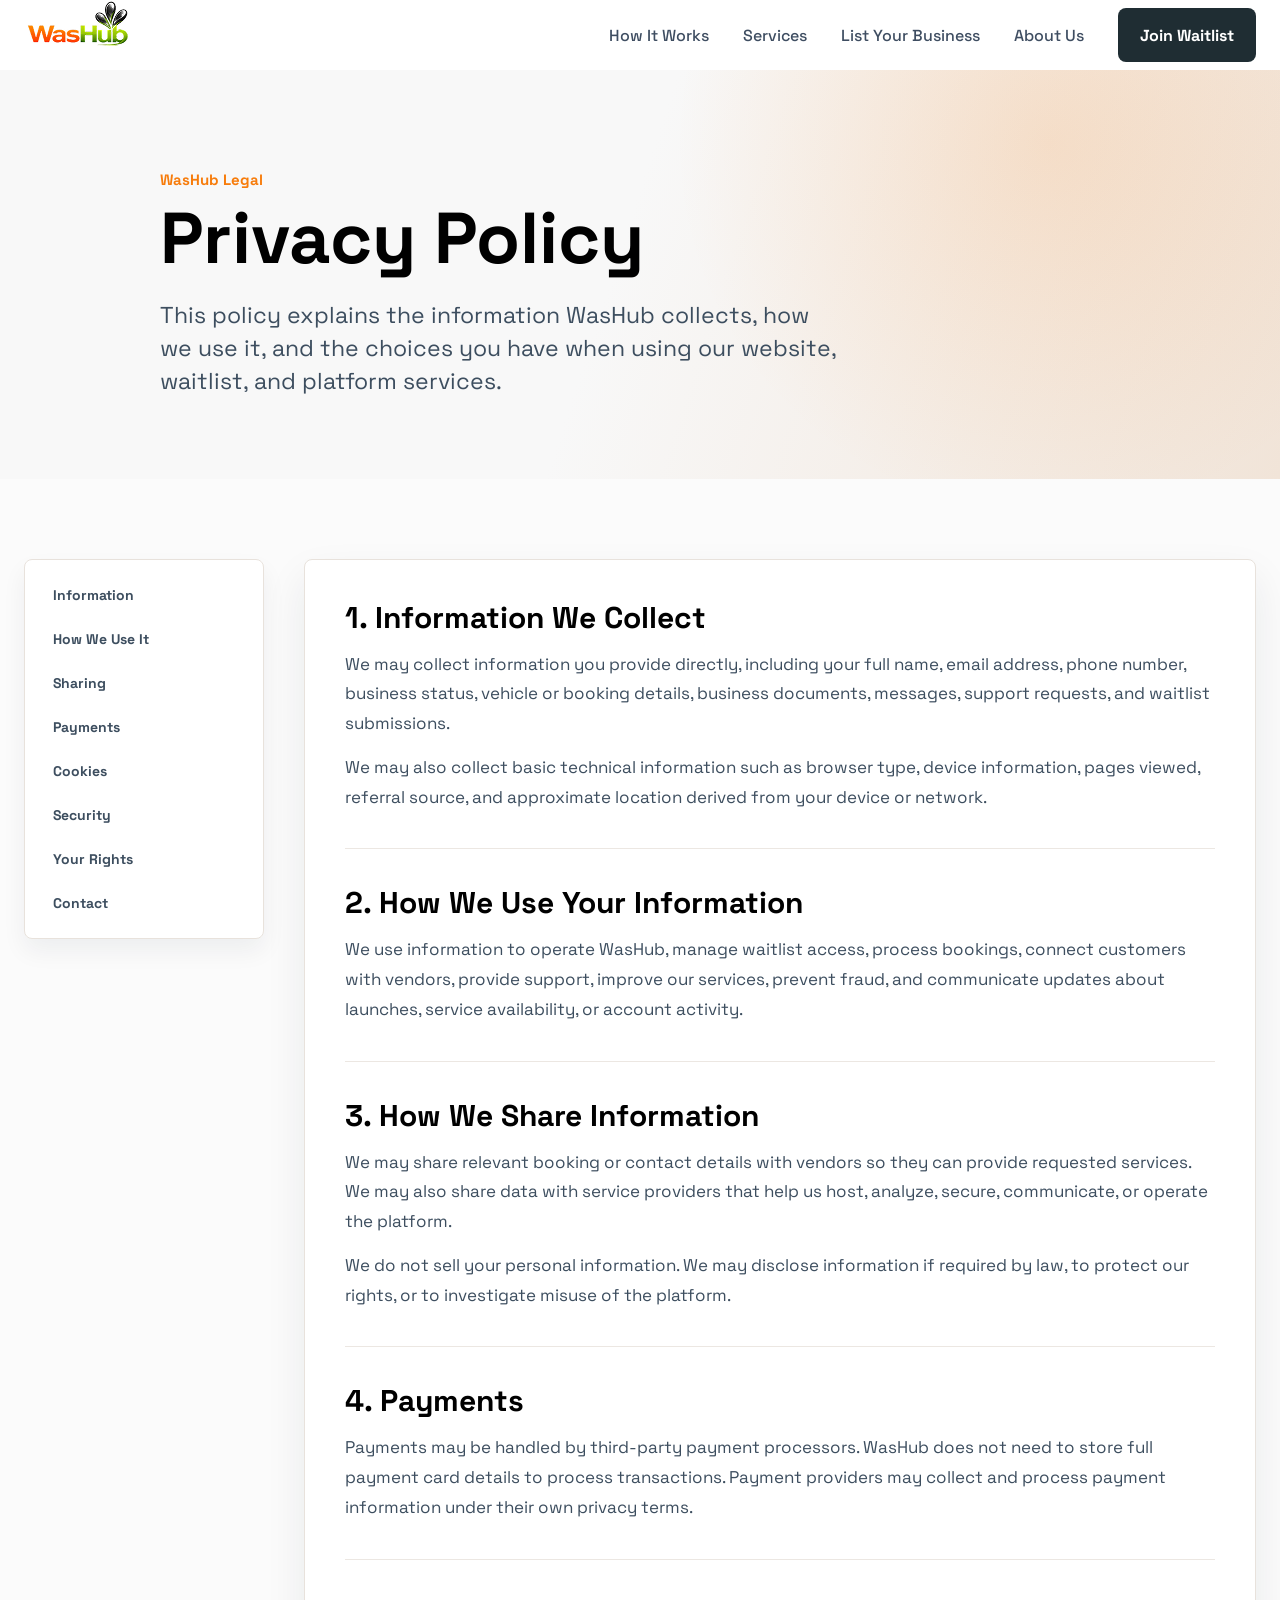
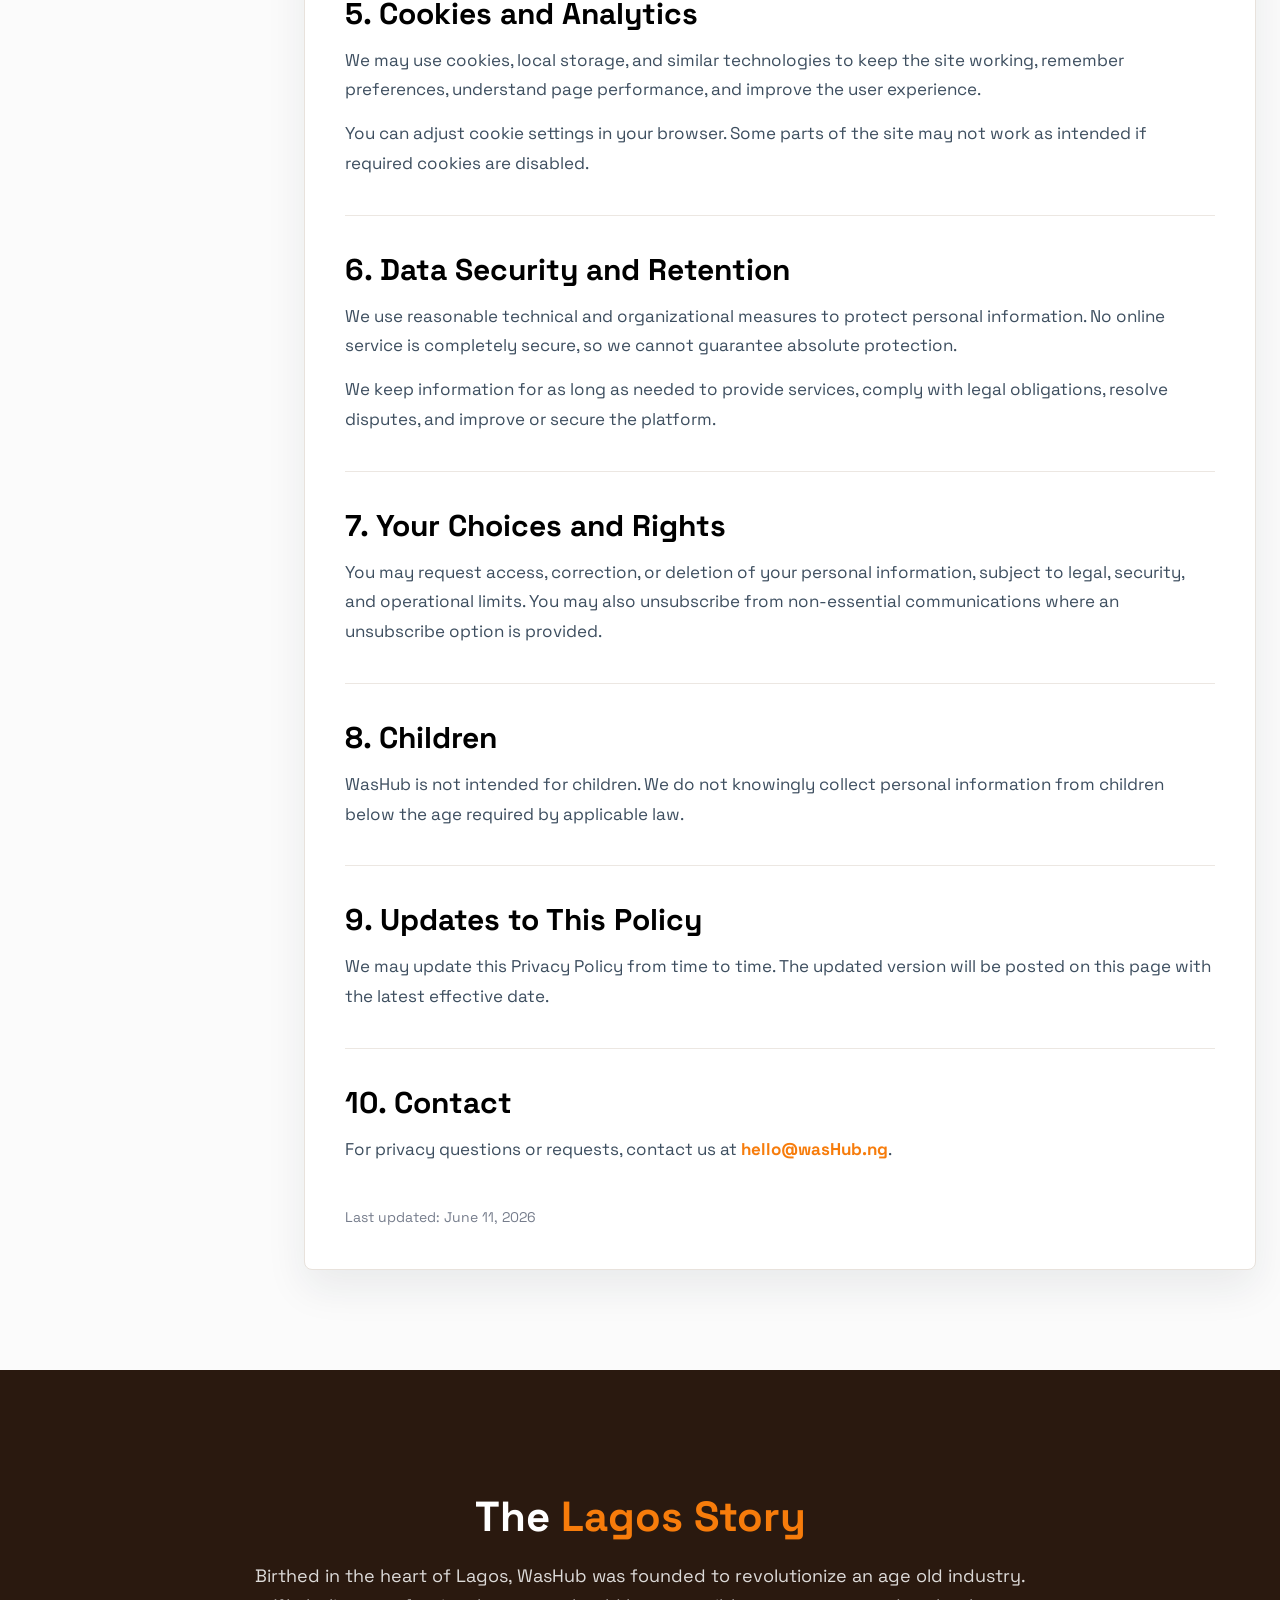
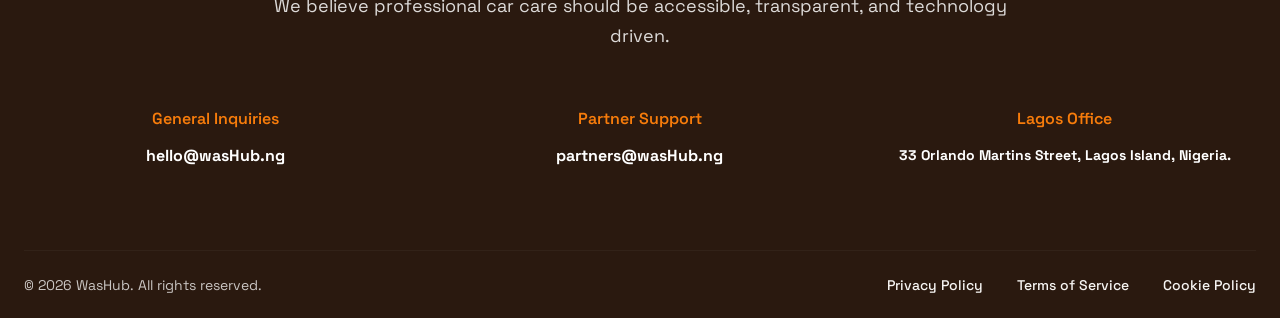
==== privacy-policy.html @ 9115b57a "added privacy policy and terms and conditions" ====
<!doctype html>
<html lang="en">
  <head>
    <meta charset="UTF-8" />
    <meta name="viewport" content="width=device-width, initial-scale=1.0" />
    <title>Privacy Policy | WasHub</title>
    <link rel="preconnect" href="https://fonts.googleapis.com" />
    <link rel="preconnect" href="https://fonts.gstatic.com" crossorigin />
    <link
      href="https://fonts.googleapis.com/css2?family=Space+Grotesk&display=swap"
      rel="stylesheet"
    />
    <link rel="stylesheet" href="styles.css" />
  </head>
  <body>
    <header class="site-header" id="top">
      <nav class="nav" aria-label="Primary navigation">
        <a class="brand" href="index.html" aria-label="WasHub home">
          <img
            src="./assets/washub-logo-1024 2.png"
            alt="washub logo"
            height="48"
            width="108"
          />
        </a>

        <button
          class="menu-toggle"
          type="button"
          aria-expanded="false"
          aria-controls="site-menu"
        >
          <span></span>
          <span></span>
          <span></span>
          <span class="sr-only">Open menu</span>
        </button>

        <div class="nav-menu" id="site-menu">
          <a href="index.html#how-it-works">How It Works</a>
          <a href="index.html#services">Services</a>
          <a href="index.html#business">List Your Business</a>
          <a href="index.html#about">About Us</a>
          <a class="btn btn-dark nav-cta" href="index.html#waitlist">Join Waitlist</a>
        </div>
      </nav>
    </header>

    <main>
      <section class="legal-hero">
        <div class="section-shell">
          <p class="legal-kicker">WasHub Legal</p>
          <h1>Privacy Policy</h1>
          <p>
            This policy explains the information WasHub collects, how we use it,
            and the choices you have when using our website, waitlist, and
            platform services.
          </p>
        </div>
      </section>

      <section class="legal-content">
        <div class="section-shell legal-grid">
          <aside class="legal-sidebar" aria-label="Privacy sections">
            <a href="#information">Information</a>
            <a href="#usage">How We Use It</a>
            <a href="#sharing">Sharing</a>
            <a href="#payments">Payments</a>
            <a href="#cookies">Cookies</a>
            <a href="#security">Security</a>
            <a href="#rights">Your Rights</a>
            <a href="#contact">Contact</a>
          </aside>

          <article class="legal-card">
            <section id="information">
              <h2>1. Information We Collect</h2>
              <p>
                We may collect information you provide directly, including your
                full name, email address, phone number, business status, vehicle
                or booking details, business documents, messages, support
                requests, and waitlist submissions.
              </p>
              <p>
                We may also collect basic technical information such as browser
                type, device information, pages viewed, referral source, and
                approximate location derived from your device or network.
              </p>
            </section>

            <section id="usage">
              <h2>2. How We Use Your Information</h2>
              <p>
                We use information to operate WasHub, manage waitlist access,
                process bookings, connect customers with vendors, provide
                support, improve our services, prevent fraud, and communicate
                updates about launches, service availability, or account activity.
              </p>
            </section>

            <section id="sharing">
              <h2>3. How We Share Information</h2>
              <p>
                We may share relevant booking or contact details with vendors so
                they can provide requested services. We may also share data with
                service providers that help us host, analyze, secure, communicate,
                or operate the platform.
              </p>
              <p>
                We do not sell your personal information. We may disclose
                information if required by law, to protect our rights, or to
                investigate misuse of the platform.
              </p>
            </section>

            <section id="payments">
              <h2>4. Payments</h2>
              <p>
                Payments may be handled by third-party payment processors. WasHub
                does not need to store full payment card details to process
                transactions. Payment providers may collect and process payment
                information under their own privacy terms.
              </p>
            </section>

            <section id="cookies">
              <h2>5. Cookies and Analytics</h2>
              <p>
                We may use cookies, local storage, and similar technologies to
                keep the site working, remember preferences, understand page
                performance, and improve the user experience.
              </p>
              <p>
                You can adjust cookie settings in your browser. Some parts of the
                site may not work as intended if required cookies are disabled.
              </p>
            </section>

            <section id="security">
              <h2>6. Data Security and Retention</h2>
              <p>
                We use reasonable technical and organizational measures to protect
                personal information. No online service is completely secure, so
                we cannot guarantee absolute protection.
              </p>
              <p>
                We keep information for as long as needed to provide services,
                comply with legal obligations, resolve disputes, and improve or
                secure the platform.
              </p>
            </section>

            <section id="rights">
              <h2>7. Your Choices and Rights</h2>
              <p>
                You may request access, correction, or deletion of your personal
                information, subject to legal, security, and operational limits.
                You may also unsubscribe from non-essential communications where
                an unsubscribe option is provided.
              </p>
            </section>

            <section>
              <h2>8. Children</h2>
              <p>
                WasHub is not intended for children. We do not knowingly collect
                personal information from children below the age required by
                applicable law.
              </p>
            </section>

            <section>
              <h2>9. Updates to This Policy</h2>
              <p>
                We may update this Privacy Policy from time to time. The updated
                version will be posted on this page with the latest effective
                date.
              </p>
            </section>

            <section id="contact">
              <h2>10. Contact</h2>
              <p>
                For privacy questions or requests, contact us at
                <a href="mailto:hello@washub.com">hello@wasHub.ng</a>.
              </p>
            </section>

            <p class="legal-updated">Last updated: June 11, 2026</p>
          </article>
        </div>
      </section>
    </main>

    <footer class="footer" id="about">
      <div class="section-shell">
        <div class="footer-story">
          <h2>The <span>Lagos Story</span></h2>
          <p>
            Birthed in the heart of Lagos, WasHub was founded to revolutionize
            an age old industry. We believe professional car care should be
            accessible, transparent, and technology driven.
          </p>
        </div>

        <div class="footer-contact">
          <article>
            <h3>General Inquiries</h3>
            <a href="mailto:hello@washub.com">hello@wasHub.ng</a>
          </article>
          <article>
            <h3>Partner Support</h3>
            <a href="mailto:partners@washub.com">partners@wasHub.ng</a>
          </article>
          <article>
            <h3>Lagos Office</h3>
            <p>33 Orlando Martins Street, Lagos Island, Nigeria.</p>
          </article>
        </div>

        <div class="footer-bottom">
          <p>
            &copy; <span id="current-year">2026</span> WasHub. All rights
            reserved.
          </p>
          <div>
            <a href="privacy-policy.html" aria-current="page">Privacy Policy</a>
            <a href="terms-and-condition.html">Terms of Service</a>
            <a href="#">Cookie Policy</a>
          </div>
        </div>
      </div>
    </footer>

    <script src="script.js"></script>
  </body>
</html>
---- styles.css ----
:root {
  --ink: #15262d;
  --black: #000;
  --muted: #536275;
  --soft: #f7f5f3;
  --line: #eadfd7;
  --orange: #f77c0b;
  --green: #8be000;
  --brown: #2a190f;
  --secondary-200: #1f2d33;
  --secondary-300: #767d8c;
  --secondary: #3d4e5f;
  --white: #ffffff;
  --shadow: 0 18px 48px rgba(21, 38, 45, 0.12);
  --radius: 8px;
}

* {
  box-sizing: border-box;
}

html {
  scroll-behavior: smooth;
  font-size: 62.5%;
}

body {
  margin: 0;
  background: var(--white);
  color: var(--secondary);
  letter-spacing: 0;
  font-family: "Space Grotesk", sans-serif;
  font-optical-sizing: auto;
  font-weight: 400;
  font-style: normal;
  font-size: 1.6rem;
}

body.menu-open {
  overflow: hidden;
}

body.modal-open {
  overflow: hidden;
}

a {
  color: inherit;
  text-decoration: none;
}

button,
input,
textarea,
select {
  font: inherit;
}

.sr-only {
  clip: rect(0 0 0 0);
  clip-path: inset(50%);
  height: 1px;
  overflow: hidden;
  position: absolute;
  white-space: nowrap;
  width: 1px;
}

.section-shell {
  /**width: min(1120px, calc(100% - 48px));**/
  width: min(1280px, calc(100% - 48px));
  margin: 0 auto;
}

.site-header {
  position: sticky;
  top: 0;
  z-index: 20;
  /* border-top: 2px solid #111; */
  background: rgba(255, 255, 255, 0.94);
  backdrop-filter: blur(16px);
}

.nav {
  width: min(1280px, calc(100% - 48px));
  height: 7rem;
  margin: 0 auto;
  display: flex;

  justify-content: space-between;
  gap: 2.8rem;
}

.brand {
  /*  position: relative;
  display: inline-flex;
  align-items: center;
  min-width: 116px;
  font-weight: 800;
  font-size: 22px;
  line-height: 1; */
}

.brand-text span:first-child {
  color: var(--orange);
}

.brand-text span:last-child {
  color: #61bf00;
}

.brand-bubbles {
  position: absolute;
  left: 6.4rem;
  top: -1rem;
  width: 3rem;
  height: 3rem;
}

.brand-bubbles i {
  position: absolute;
  display: block;
  width: 1.2rem;
  height: 2rem;
  border-radius: 50% 50% 45% 45%;
  background: radial-gradient(
    circle at 35% 25%,
    #ffffff 0 18%,
    #253137 22% 100%
  );
  transform-origin: 50% 100%;
}

.brand-bubbles i:nth-child(1) {
  left: 1px;
  top: 8px;
  transform: rotate(-36deg);
}

.brand-bubbles i:nth-child(2) {
  left: 10px;
  top: 0;
}

.brand-bubbles i:nth-child(3) {
  right: 0;
  top: 8px;
  transform: rotate(36deg);
}

.nav-menu {
  display: flex;
  align-items: center;
  gap: 34px;
  color: #3e4d61;
  font-size: 1.6rem;
  font-weight: 500;
}

.nav-menu a:not(.btn) {
  padding: 8px 0;
}

.nav-menu a:not(.btn):hover {
  color: var(--orange);
}

.btn {
  display: inline-flex;
  align-items: center;
  justify-content: center;
  min-height: 43px;
  border: 0;
  border-radius: var(--radius);
  padding: 0 22px;
  cursor: pointer;
  font-weight: 700;
  transition:
    transform 180ms ease,
    box-shadow 180ms ease,
    background-color 180ms ease;
}

.btn:hover {
  transform: translateY(-2px);
}

.btn-dark {
  background: var(--secondary-200);
  color: var(--white);
  height: 54px;
}

.btn-dark:hover {
  box-shadow: 0 10px 22px rgba(21, 38, 45, 0.22);
}

.btn-orange {
  min-height: 5.2rem;
  background: var(--orange);
  color: var(--white);
  font-size: 1.6rem;
}

.menu-toggle {
  display: none;
  width: 42px;
  height: 42px;
  border: 1px solid #dde3e6;
  border-radius: var(--radius);
  background: var(--white);
  color: var(--ink);
}

.menu-toggle span:not(.sr-only) {
  display: block;
  width: 20px;
  height: 2px;
  margin: 4px auto;
  border-radius: 999px;
  background: currentColor;
}

.hero {
  overflow: hidden;
  min-height: 720px;
  display: flex;
  align-items: center;
  background:
    radial-gradient(
      circle at 80% 42%,
      rgba(255, 121, 0, 0.13),
      transparent 35%
    ),
    linear-gradient(107deg, #f8f8f8 0 46%, #f1e4d8 100%);
}

.hero-grid {
  display: grid;
  grid-template-columns: minmax(0, 1fr) minmax(360px, 520px);
  align-items: center;
  gap: 64px;
  padding: 72px 0 86px;
}

.hero-copy h1 {
  margin: 0;
  max-width: 68rem;
  color: #050505;
  font-size: clamp(4.6rem, 6vw, 7.8rem);
  line-height: 1.14;
  font-weight: 800;
}

.hero-copy h1 span {
  color: var(--orange);
  font-weight: 800;
}

.hero-copy h1 span::after {
  content: "Hub!";
  color: var(--green);
  margin-left: -0.02em;
}

.hero-copy h1 span {
  font-size: 0;
}

.hero-copy h1 span::before {
  content: "Was";
  color: var(--orange);
  font-size: clamp(4.6rem, 6vw, 7.8rem);
}

.hero-copy h1 span::after {
  font-size: clamp(4.6rem, 6vw, 7.8rem);
}

.hero-copy p {
  max-width: 61rem;
  margin: 2.6rem 0 3.8rem;
  color: var(--secondary);
  font-size: clamp(1.8rem, 2vw, 2.3rem);
  line-height: 1.28;
  font-weight: 500;
}

.hero-copy .btn {
  min-width: 15rem;
}

.hero-visual {
  position: relative;
  min-height: 5.6rem;
}

.phone {
  position: relative;
  width: 27.8rem;
  border: 0.9rem solid #151a1d;
  border-radius: 4rem;
  background: #151a1d;
  box-shadow: 0 2.4rem 3.4rem rgba(30, 18, 10, 0.28);
}

.phone::before {
  content: "";
  position: absolute;
  left: 50%;
  top: 0.8rem;
  z-index: 2;
  width: 7rem;
  height: 2rem;
  border-radius: 0 0 1.6rem 1.6rem;
  background: #050607;
  transform: translateX(-50%);
}

.phone-screen {
  overflow: hidden;
  min-height: 52rem;
  border-radius: 3rem;
  background: #fff;
  color: #0a0f12;
  padding: 1.8rem 1.6rem 1.6rem;
}

.phone-hero {
  position: absolute;
  right: 5.2rem;
  top: 3.6rem;
  width: 27.5rem;
  transform: rotate(14deg);
}

.status-bar,
.app-title,
.receipt-title,
.payment-panel dl div {
  display: flex;
  align-items: center;
  justify-content: space-between;
}

.status-bar {
  margin-bottom: 1.4rem;
  font-size: 0.8rem;
  font-weight: 800;
}

.app-title {
  margin-bottom: 1.4rem;
  font-size: 1.1rem;
}

.app-title button {
  width: 2.2rem;
  height: 2.2rem;
  border: 0.1rem solid #ffe0c5;
  border-radius: 50%;
  background: #fff8f0;
  color: var(--orange);
  line-height: 1;
}

.receipt-title {
  align-items: flex-start;
  flex-direction: column;
  gap: 0.5rem;
  color: #333;
  font-size: 0.8rem;
}

.receipt-title span,
.rating-panel span,
.payment-panel dt,
.payment-panel dd {
  color: #7d8791;
}

.map-card {
  position: relative;
  overflow: hidden;
  height: 11.6rem;
  margin: 1.3rem 0 0.8rem;
  border-radius: 0.7rem;
  background: #f1f2f2;
}

.map-grid {
  position: absolute;
  inset: -20px;
  opacity: 0.55;
  background:
    linear-gradient(22deg, transparent 47%, #cfd6d7 48% 51%, transparent 52%),
    linear-gradient(100deg, transparent 47%, #d9dfdf 48% 51%, transparent 52%),
    linear-gradient(#dfe5e5 1px, transparent 1px),
    linear-gradient(90deg, #dfe5e5 1px, transparent 1px);
  background-size:
    9.2rem 3.2rem,
    8.4rem 3.8rem,
    3rem 3rem,
    3rem 3rem;
}

.route {
  position: absolute;
  left: 8.2rem;
  top: 2.2rem;
  width: 7rem;
  height: 6.2rem;
  border-left: 0.2rem solid var(--orange);
  border-bottom: 0.2rem solid var(--orange);
  transform: skew(-16deg);
}

.pin {
  position: absolute;
  width: 1rem;
  height: 1rem;
  border: 0.2rem solid var(--white);
  border-radius: 50%;
  background: var(--orange);
}

.pin-a {
  left: 7.6rem;
  top: 2.1rem;
}

.pin-b {
  left: 14.4rem;
  top: 7.8rem;
}

.small-link {
  border: 0;
  background: transparent;
  color: var(--orange);
  padding: 0;
  font-size: 0.8rem;
  font-weight: 700;
}

.rating-panel {
  margin: 1rem 0;
  padding: 1.1rem;
  border-radius: 8px;
  background: #f7f7f7;
  text-align: center;
  font-size: 0.8rem;
}

.rating-panel strong,
.rating-panel span {
  display: block;
}

.stars {
  margin-top: 8px;
  color: #d2d6d8;
  font-size: 1.8rem;
  letter-spacing: 0.3rem;
}

.app-button {
  width: 100%;
  min-height: 3.4rem;
  border: 0;
  border-radius: 99.9rem;
  background: var(--ink);
  color: var(--white);
  font-size: 1rem;
  font-weight: 700;
}

.payment-panel {
  margin-top: 1.6rem;
  font-size: 0.8rem;
}

.payment-panel strong {
  display: block;
  margin-bottom: 0.8rem;
}

.payment-panel dl {
  margin: 0;
}

.payment-panel div {
  padding: 4px 0;
}

.payment-panel dd {
  margin: 0;
  font-weight: 800;
}

.payment-panel div:last-child dd,
.payment-panel div:last-child dt {
  color: var(--orange);
}

.annotation {
  position: absolute;
  z-index: 3;
  margin: 0;
  color: #16262d;
  font-family: Caveat, cursive;
  font-size: 2.4rem;
  line-height: 1.1;
  font-weight: 700;
}

.annotation-top {
  right: -6px;
  top: 18px;
}

.annotation-left {
  left: 0;
  bottom: 170px;
}

.annotation-right {
  right: 8px;
  top: 300px;
}

.callout-line {
  position: absolute;
  z-index: 2;
  border: 3px solid var(--orange);
  border-color: var(--orange) transparent transparent var(--orange);
  border-radius: 44px 0 0 0;
}

.line-top {
  right: 95px;
  top: 78px;
  width: 72px;
  height: 44px;
  transform: rotate(6deg);
}

.line-left {
  left: 100px;
  bottom: 132px;
  width: 74px;
  height: 54px;
  transform: rotate(42deg);
}

.line-right {
  right: 102px;
  top: 330px;
  width: 72px;
  height: 44px;
  transform: rotate(182deg);
}

.trust-band,
.business-band {
  background: var(--secondary-200);
  color: var(--white);
}

.trust-band {
  padding: 10rem 0;
  font-size: 1.6rem;
}

.benefit-grid {
  display: grid;
  grid-template-columns: repeat(3, minmax(0, 1fr));
  gap: 4.4rem;
  text-align: center;
}

.benefit-grid article {
  min-width: 0;
}

.icon-box {
  display: inline-grid;
  place-items: center;
  width: 44px;
  height: 44px;
  border-radius: var(--radius);
  background: var(--orange);
  color: #fff;
}

svg {
  width: 20px;
  height: 20px;
  fill: none;
  stroke: currentColor;
  stroke-linecap: round;
  stroke-linejoin: round;
  stroke-width: 1.9;
}

.benefit-grid h2,
.benefit-grid h3 {
  margin: 1.6rem 0 1rem;
  font-size: 2.4rem;
  line-height: 1.2;
}

.benefit-grid p {
  max-width: 26rem;
  margin: 0 auto;
  color: rgba(255, 255, 255, 0.75);
  font-size: 1.6rem;
  line-height: 1.35;
}

.services {
  padding: 15rem 0 7.6rem;
  background: #fbfbfb;
}

.section-heading {
  max-width: 720px;
  margin: 0 auto 48px;
  text-align: center;
}

.section-heading h2 {
  margin: 0 0 14px;
  color: var(--ink);
  font-size: clamp(30px, 4vw, 5rem);
  line-height: 1.08;
}

.section-heading h2 span {
  color: var(--orange);
}

.section-heading p {
  margin: 0;
  color: var(--muted);
  font-size: 2rem;
}

.service-grid {
  display: grid;
  grid-template-columns: repeat(3, minmax(0, 1fr));
  gap: 32px;
}

.service-card {
  min-height: 128px;
  padding: 24px;
  border: 1px solid var(--line);
  border-radius: var(--radius);
  background: #fff;
  box-shadow: 0 12px 24px rgba(255, 121, 0, 0.08);
}

.service-icon {
  display: inline-flex;
  color: var(--orange);
  margin-bottom: 14px;
}

.service-icon svg {
  width: 28px;
  height: 28px;
  stroke-width: 2.2;
}

.service-card h3 {
  margin: 0 0 8px;
  font-size: 1.8rem;
}

.service-card p {
  margin: 0;
  color: #767d8c;
  font-size: 1.6rem;
  line-height: 1.35;
}

.app-section {
  padding: 8rem 0 9.2rem;
  background: #fff;
}

.app-grid {
  display: grid;
  grid-template-columns: 1fr 1fr;
  align-items: center;
  gap: 82px;
}

.app-preview {
  position: relative;
  min-height: 430px;
}

.tag-list {
  display: grid;
  grid-template-columns: 1fr 1fr;
  gap: 7px;
  margin-bottom: 12px;
  color: #233139;
  font-size: 0.6rem;
  font-weight: 700;
}

.tag-list span::before,
.check-list li::before {
  content: "";
  display: inline-block;
  width: 5px;
  height: 5px;
  margin-right: 5px;
  border-radius: 50%;
  background: var(--orange);
  vertical-align: middle;
}

.mock-copy,
.check-list,
.mock-row {
  color: #737f8c;
  font-size: 7px;
  line-height: 1.4;
}

.mock-row {
  display: flex;
  justify-content: space-between;
  margin: 16px 0;
}

.mock-row strong {
  color: var(--orange);
}

.check-list {
  display: grid;
  gap: 8px;
  margin: 12px 0 18px;
  padding: 0;
  list-style: none;
}

.feature-copy h2 {
  margin: 0;
  color: #030303;
  font-size: clamp(32px, 4vw, 46px);
  line-height: 1.03;
}

.feature-copy > p {
  /* max-width: 440px; josh*/
  margin: 12px 0 40px;
  color: #7a8594;
  font-size: 1.8rem;
  line-height: 1.35;
}

.feature-list {
  display: grid;
  gap: 42px;
}

.feature-list article {
  display: grid;
  grid-template-columns: 44px 1fr;
  gap: 22px;
  align-items: start;
}

.feature-list article > span {
  display: grid;
  place-items: center;
  width: 44px;
  height: 44px;
  border: 1px solid var(--orange);
  border-radius: var(--radius);
  color: var(--orange);
}

.feature-list h3 {
  margin: 0 0 8px;
  color: var(--black);
  font-size: 1.6rem;
}

.feature-list p {
  max-width: 360px;
  margin: 0;
  color: #8b95a3;
  font-size: 1.6rem;
  line-height: 1.45;
}

.business-band {
  padding: 12rem 0 9.2rem;
}

.section-heading.light {
  margin-bottom: 58px;
}

.section-heading.light h2 {
  color: #fff;
}

.section-heading.light p {
  max-width: 680px;
  margin: 0 auto 22px;
  color: rgba(255, 255, 255, 0.72);
}

.business-benefits p {
  max-width: 250px;
}

.how {
  padding: 12rem 0 9.2rem;
  background: #fbfbfb;
}

.steps-grid {
  display: grid;
  grid-template-columns: repeat(2, minmax(280px, 1fr));
  gap: 120px;
  max-width: 920px;
  margin: 0 auto;
}

.steps-grid > div > h3 {
  margin: 0 0 22px;
  text-align: center;
  color: #0b0b0b;
  font-size: 1.8rem;
}

.step-card {
  display: grid;
  grid-template-columns: 40px 1fr;
  gap: 18px;
  align-items: center;
  min-height: 82px;
  margin-bottom: 14px;
  padding: 16px 20px;
  border: 1px solid #e4e7eb;
  border-radius: var(--radius);
  background: #fff;
}

.step-card span {
  display: grid;
  place-items: center;
  width: 36px;
  height: 36px;
  border-radius: var(--radius);
  background: var(--ink);
  color: #fff;
}

.step-card.accent span {
  background: var(--orange);
}

.step-card h4 {
  margin: 0 0 8px;
  color: var(--black);
  font-size: 1.6rem;
}

.step-card p {
  margin: 0;
  color: var(--secondary-300);
  font-size: 1.6rem;
  line-height: 1.45;
}

.footer {
  padding: 12rem 0 0;
  background: var(--brown);
  color: #fff;
}

.footer-story {
  max-width: 780px;
  margin: 0 auto 58px;
  text-align: center;
}

.footer-story h2 {
  margin: 0 0 1.8rem;
  font-size: clamp(3rem, 4vw, 4.2rem);
}

.footer-story h2 span {
  color: var(--orange);
}

.footer-story p {
  margin: 0;
  color: rgba(255, 255, 255, 0.84);
  font-size: 1.8rem;
  line-height: 1.65;
}

.footer-contact {
  display: grid;
  grid-template-columns: repeat(3, minmax(0, 1fr));
  gap: 4.2rem;
  margin-bottom: 8.4rem;
  text-align: center;
}

.footer-contact h3 {
  margin: 0 0 1.6rem;
  color: var(--orange);
  font-size: 1.6rem;
  font-weight: 600;
}

.footer-contact a {
  color: var(--white);
  font-size: 1.6rem;
  font-weight: 700;
}

.footer-contact p {
  /* max-width: 230px; */
  margin: 0 auto;
  color: #fff;
  font-size: 1.4rem;
  line-height: 1.45;
  font-weight: 700;
}

.footer-bottom {
  min-height: 6.8rem;
  display: flex;
  align-items: center;
  justify-content: space-between;
  gap: 2.4rem;
  border-top: 1px solid rgba(255, 255, 255, 0.04);
  color: rgba(255, 255, 255, 0.75);
  font-size: 1.4rem;
}

.footer-bottom p {
  margin: 0;
}

.footer-bottom div {
  display: flex;
  gap: 34px;
}

.footer-bottom div > a {
  color: var(--soft);
  font-weight: 500;
}
.footer-bottom a:hover {
  color: var(--orange);
}

.legal-hero {
  padding: 10rem 0 8rem;
  background:
    radial-gradient(circle at 82% 18%, rgba(247, 124, 11, 0.14), transparent 34%),
    linear-gradient(108deg, #f8f8f8 0 48%, #f1e4d8 100%);
}

.legal-hero .section-shell {
  max-width: 96rem;
}

.legal-kicker {
  margin: 0 0 1.2rem;
  color: var(--orange);
  font-size: 1.5rem;
  font-weight: 700;
}

.legal-hero h1 {
  margin: 0;
  color: var(--black);
  font-size: clamp(4rem, 6vw, 7.2rem);
  line-height: 1.05;
  font-weight: 800;
}

.legal-hero p:not(.legal-kicker) {
  max-width: 68rem;
  margin: 2.2rem 0 0;
  color: var(--secondary);
  font-size: clamp(1.8rem, 2vw, 2.3rem);
  line-height: 1.45;
}

.legal-content {
  padding: 8rem 0 10rem;
  background: #fbfbfb;
}

.legal-grid {
  display: grid;
  grid-template-columns: 24rem minmax(0, 1fr);
  gap: 4rem;
  align-items: start;
}

.legal-sidebar {
  position: sticky;
  top: 9rem;
  display: grid;
  gap: 0.6rem;
  padding: 1.6rem;
  border: 1px solid #e8e2dc;
  border-radius: var(--radius);
  background: var(--white);
  box-shadow: 0 1.2rem 2.4rem rgba(21, 38, 45, 0.06);
}

.legal-sidebar a {
  display: block;
  padding: 1rem 1.2rem;
  border-radius: var(--radius);
  color: var(--secondary);
  font-size: 1.4rem;
  font-weight: 700;
}

.legal-sidebar a:hover {
  background: rgba(247, 124, 11, 0.1);
  color: var(--orange);
}

.legal-card {
  padding: 4rem;
  border: 1px solid #e8e2dc;
  border-radius: var(--radius);
  background: var(--white);
  box-shadow: 0 1.8rem 4rem rgba(21, 38, 45, 0.08);
}

.legal-card section {
  scroll-margin-top: 10rem;
}

.legal-card section + section {
  margin-top: 3.6rem;
  padding-top: 3.6rem;
  border-top: 1px solid #ece7e2;
}

.legal-card h2 {
  margin: 0 0 1.4rem;
  color: var(--black);
  font-size: clamp(2.2rem, 3vw, 3rem);
  line-height: 1.2;
}

.legal-card p {
  margin: 0;
  color: var(--secondary);
  font-size: 1.7rem;
  line-height: 1.75;
}

.legal-card p + p {
  margin-top: 1.4rem;
}

.legal-card a {
  color: var(--orange);
  font-weight: 700;
}

.legal-updated {
  margin-top: 4rem !important;
  color: var(--secondary-300) !important;
  font-size: 1.4rem !important;
}

.waitlist-modal[hidden] {
  display: none;
}

.waitlist-modal {
  position: fixed;
  inset: 0;
  z-index: 100;
  display: grid;
  place-items: center;
  padding: 2.4rem;
}

.waitlist-backdrop {
  position: absolute;
  inset: 0;
  background: rgba(4, 12, 15, 0.5);
  backdrop-filter: blur(4px);
}

.waitlist-dialog {
  position: relative;
  z-index: 1;
  width: min(100%, 104.9rem);
  min-height: min(62.5rem, calc(100vh - 4.8rem));
  display: flex;
  flex-direction: column;
  align-items: center;
  justify-content: center;
  padding: 7.2rem 2.4rem 6.4rem;
  border-radius: 0;
  background: var(--secondary-200);
  color: var(--white);
  box-shadow: 0 3rem 7rem rgba(0, 0, 0, 0.32);
}

.waitlist-close {
  position: absolute;
  top: 2.2rem;
  right: 2.2rem;
  width: 4rem;
  height: 4rem;
  border: 1px solid rgba(255, 255, 255, 0.16);
  border-radius: var(--radius);
  background: transparent;
  color: rgba(255, 255, 255, 0.82);
  cursor: pointer;
  font-size: 3rem;
  line-height: 1;
}

.waitlist-close:hover {
  color: var(--white);
  border-color: rgba(255, 255, 255, 0.34);
}

.waitlist-header {
  max-width: 64rem;
  margin-bottom: 5.4rem;
  text-align: center;
}

.waitlist-header h2 {
  margin: 0 0 1.4rem;
  color: var(--white);
  font-size: clamp(3.6rem, 5vw, 5rem);
  line-height: 1.05;
  font-weight: 700;
}

.waitlist-header p {
  margin: 0;
  color: rgba(255, 255, 255, 0.72);
  font-size: clamp(1.7rem, 2vw, 2.2rem);
  line-height: 1.4;
}

.waitlist-form {
  width: min(100%, 56.6rem);
  display: grid;
  gap: 1.6rem;
}

.waitlist-form input[type="text"],
.waitlist-form input[type="tel"],
.waitlist-form input[type="email"] {
  width: 100%;
  height: 4.4rem;
  border: 1px solid transparent;
  border-radius: var(--radius);
  background: #3b3b3b;
  color: var(--white);
  padding: 0 1.9rem;
  outline: none;
}

.waitlist-form input::placeholder {
  color: rgba(255, 255, 255, 0.9);
}

.waitlist-form input:focus {
  border-color: var(--orange);
  box-shadow: 0 0 0 3px rgba(247, 124, 11, 0.18);
}

.waitlist-type {
  display: grid;
  grid-template-columns: 1fr 1fr 1fr 1fr;
  align-items: center;
  gap: 4rem;
  padding: 0;
  border: 0;
}

.waitlist-type label {
  display: inline-flex;
  align-items: center;
  gap: 2.4rem;
  color: rgba(255, 255, 255, 0.92);
  cursor: pointer;
}

.waitlist-type input {
  position: absolute;
  opacity: 0;
  pointer-events: none;
}

.waitlist-type i {
  width: 2.8rem;
  height: 2.8rem;
  border: 1.5px solid var(--orange);
  border-radius: 4px;
  background: transparent;
}

.waitlist-type input:checked + i {
  background:
    linear-gradient(var(--orange), var(--orange)) center / 1.2rem 1.2rem no-repeat,
    transparent;
}

.waitlist-type input:focus-visible + i {
  box-shadow: 0 0 0 3px rgba(247, 124, 11, 0.3);
}

.waitlist-submit {
  width: 100%;
  margin-top: 0.8rem;
  min-height: 5rem;
  font-size: 1.5rem;
}

.waitlist-submit:disabled {
  cursor: wait;
  opacity: 0.72;
  transform: none;
}

.waitlist-message {
  min-height: 2rem;
  margin: 0;
  color: rgba(255, 255, 255, 0.78);
  text-align: center;
  font-size: 1.4rem;
}

@media (max-width: 1080px) {
  .hero-grid {
    grid-template-columns: 1fr;
    gap: 28px;
  }

  .hero {
    min-height: auto;
  }

  .hero-visual {
    min-height: 520px;
    width: min(560px, 100%);
    margin: 0 auto;
  }

  .hero-copy {
    text-align: center;
  }

  .hero-copy p {
    margin-left: auto;
    margin-right: auto;
  }

  .app-grid {
    grid-template-columns: 1fr;
    gap: 56px;
  }

  .app-preview {
    width: min(600px, 100%);
    margin: 0 auto;
  }

  .feature-copy {
    /* max-width: 600px; josh */
    margin: 0 auto;
  }

  .feature-copy h2,
  .feature-copy > p {
    max-width: none;
  }

  .steps-grid {
    gap: 48px;
  }
}

@media (max-width: 820px) {
  .section-shell,
  .nav {
    width: min(100% - 32px, 720px);
  }

  .menu-toggle {
    display: block;
    position: relative;
    z-index: 31;
  }

  .nav-menu {
    position: fixed;
    inset: 66px 0 auto;
    z-index: 30;
    display: grid;
    gap: 8px;
    padding: 22px 16px 28px;
    border-top: 1px solid #eef0f1;
    background: #fff;
    box-shadow: 0 22px 40px rgba(21, 38, 45, 0.14);
    transform: translateY(-130%);
    transition: transform 200ms ease;
  }

  .nav-menu.is-open {
    transform: translateY(0);
  }

  .nav-menu a {
    width: min(100%, 520px);
    margin: 0 auto;
    padding: 13px 8px;
    text-align: center;
  }

  .nav-menu .btn {
    margin-top: 10px;
  }

  .hero-grid {
    padding: 52px 0 64px;
  }

  .hero-copy h1 {
    font-size: clamp(3rem, 12vw, 4.5rem);
  }

  .hero-copy h1 span::before,
  .hero-copy h1 span::after {
    font-size: clamp(4rem, 12vw, 5.8rem);
  }

  .hero-copy p {
    font-size: 1.7rem;
  }

  .benefit-grid,
  .service-grid,
  .footer-contact {
    grid-template-columns: 1fr;
  }

  .trust-band,
  .business-band,
  .services,
  .app-section,
  .how {
    padding: 6.4rem 0;
  }

  .service-grid {
    gap: 18px;
  }

  .service-card {
    min-height: 0;
  }

  .steps-grid {
    grid-template-columns: 1fr;
    gap: 34px;
  }

  .footer-bottom {
    min-height: 78px;
    align-items: flex-start;
    flex-direction: column;
    justify-content: center;
  }

  .footer-bottom div {
    flex-wrap: wrap;
    gap: 16px 24px;
  }

  .legal-hero {
    padding: 7.2rem 0 5.6rem;
  }

  .legal-content {
    padding: 4.8rem 0 6.4rem;
  }

  .legal-grid {
    grid-template-columns: 1fr;
    gap: 2.4rem;
  }

  .legal-sidebar {
    position: static;
    grid-template-columns: repeat(2, minmax(0, 1fr));
  }

  .legal-card {
    padding: 2.4rem;
  }
}

@media (max-width: 620px) {
  .nav {
    height: 7rem;
    align-items: center;
  }

  .nav-menu {
    inset: 60px 0 auto;
  }

  .brand {
    font-size: 1.9rem;
  }

  .brand-bubbles {
    left: 56px;
    transform: scale(0.82);
  }

  .hero-grid {
    padding-top: 42px;
  }

  .hero-copy {
    text-align: left;
  }
.hero-copy h1 {
  font-weight: 800;
  }
  .hero-copy p {
    margin: 20px 0 28px;
    font-size: 1.9rem;
    line-height: 1.6;
  }
.feature-copy > p {
    max-width: auto
}
  .hero-visual {
    min-height: 480px;
    transform: scale(0.82);
    transform-origin: top center;
    width: 610px;
    max-width: 122vw;
    margin-left: 50%;
    translate: -50% 0;
    display:none;
  }

  .phone-hero {
    right: 144px;
  }

  .annotation-top {
    right: 84px;
  }

  .annotation-right {
    right: 76px;
  }

  .annotation-left {
    left: 50px;
  }

  .line-top {
    right: 184px;
  }
  .iphone16 {
    width: 35rem;
  }
  .line-right {
    right: 168px;
  }

  .line-left {
    left: 148px;
  }

  .app-preview {
    min-height: 430px;
    /* transform: scale(0.8); */
    transform-origin: top center;
/*     width: 550px;
    max-width: 124vw;
    margin-left: 50%;
    translate: -50% 0; */
  }

  .phone-front {
    left: 70px;
  }

  .phone-back {
    left: 286px;
  }

  .feature-list {
    gap: 26px;
  }

  .feature-list article {
    grid-template-columns: 38px 1fr;
    gap: 16px;
  }

  .feature-list article > span {
    width: 38px;
    height: 38px;
  }

  .step-card {
    grid-template-columns: 36px 1fr;
    padding: 14px;
  }

  .footer {
    padding-top: 58px;
  }

  .footer-story {
    margin-bottom: 42px;
  }

  .footer-contact {
    margin-bottom: 48px;
  }
  .hero{
    min-height: 90vh;
  }

  .legal-hero {
    padding: 5.6rem 0 4.8rem;
  }

  .legal-hero h1 {
    font-size: 4rem;
  }

  .legal-hero p:not(.legal-kicker) {
    font-size: 1.8rem;
  }

  .legal-sidebar {
    display: flex;
    overflow-x: auto;
    gap: 0.8rem;
    padding: 1rem;
    scrollbar-width: none;
  }

  .legal-sidebar::-webkit-scrollbar {
    display: none;
  }

  .legal-sidebar a {
    flex: 0 0 auto;
    white-space: nowrap;
  }

  .legal-card {
    padding: 2rem 1.6rem;
  }

  .legal-card section + section {
    margin-top: 2.8rem;
    padding-top: 2.8rem;
  }

  .legal-card p {
    font-size: 1.6rem;
    line-height: 1.7;
  }

  .waitlist-modal {
    padding: 0;
  }

  .waitlist-dialog {
    width: 100%;
    min-height: 100vh;
    justify-content: flex-start;
    padding: 8.4rem 1.6rem 4rem;
    overflow-y: auto;
  }

  .waitlist-close {
    top: 1.6rem;
    right: 1.6rem;
  }

  .waitlist-header {
    margin-bottom: 3.6rem;
  }

  .waitlist-type {
   
  }

  .waitlist-type label {
    justify-content: space-between;
    gap: 1.6rem;
  }
}

@media (max-width: 390px) {
  .section-shell,
  .nav {
    width: min(100% - 24px, 360px);
  }

  .hero-copy h1,
  .hero-copy h1 span::before,
  .hero-copy h1 span::after {
    font-size: 3.8rem;
  }

  .btn {
    width: 100%;
  }

  .nav-cta {
    width: min(100%, 520px);
  }
}
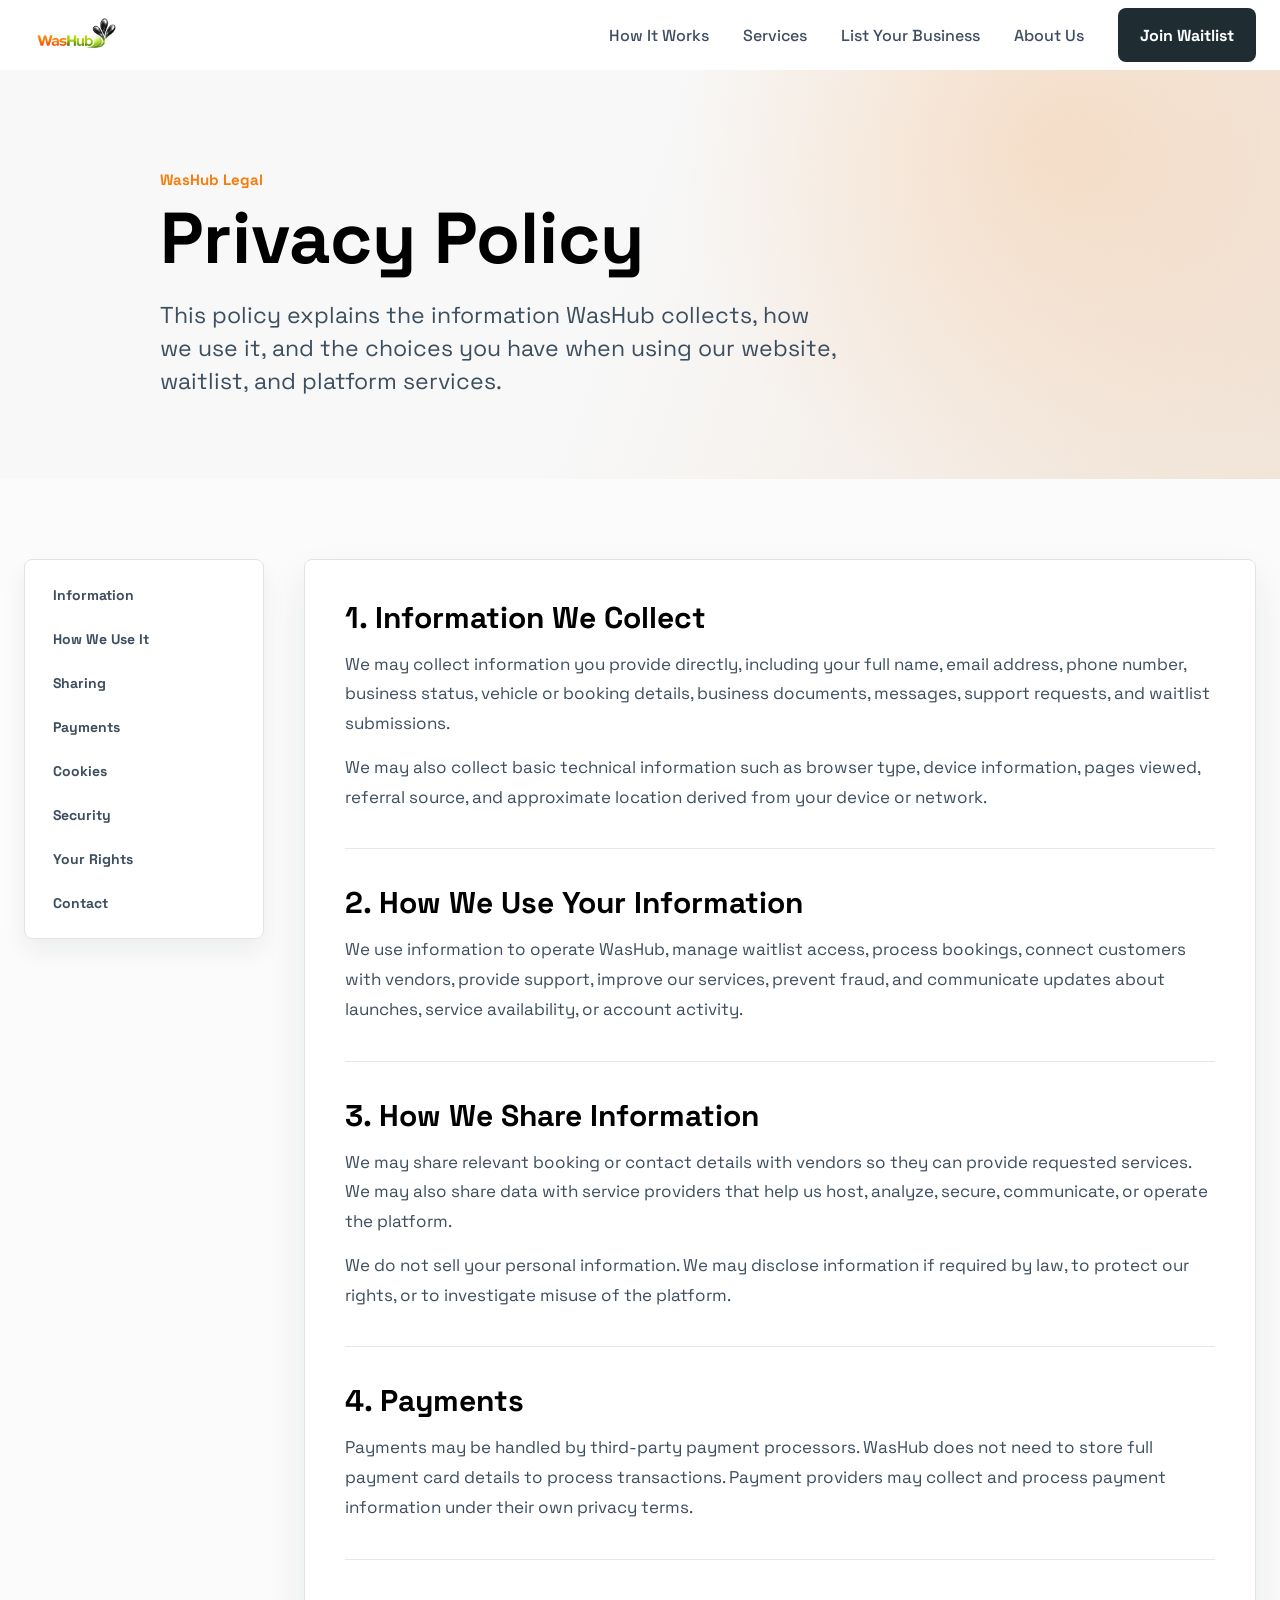
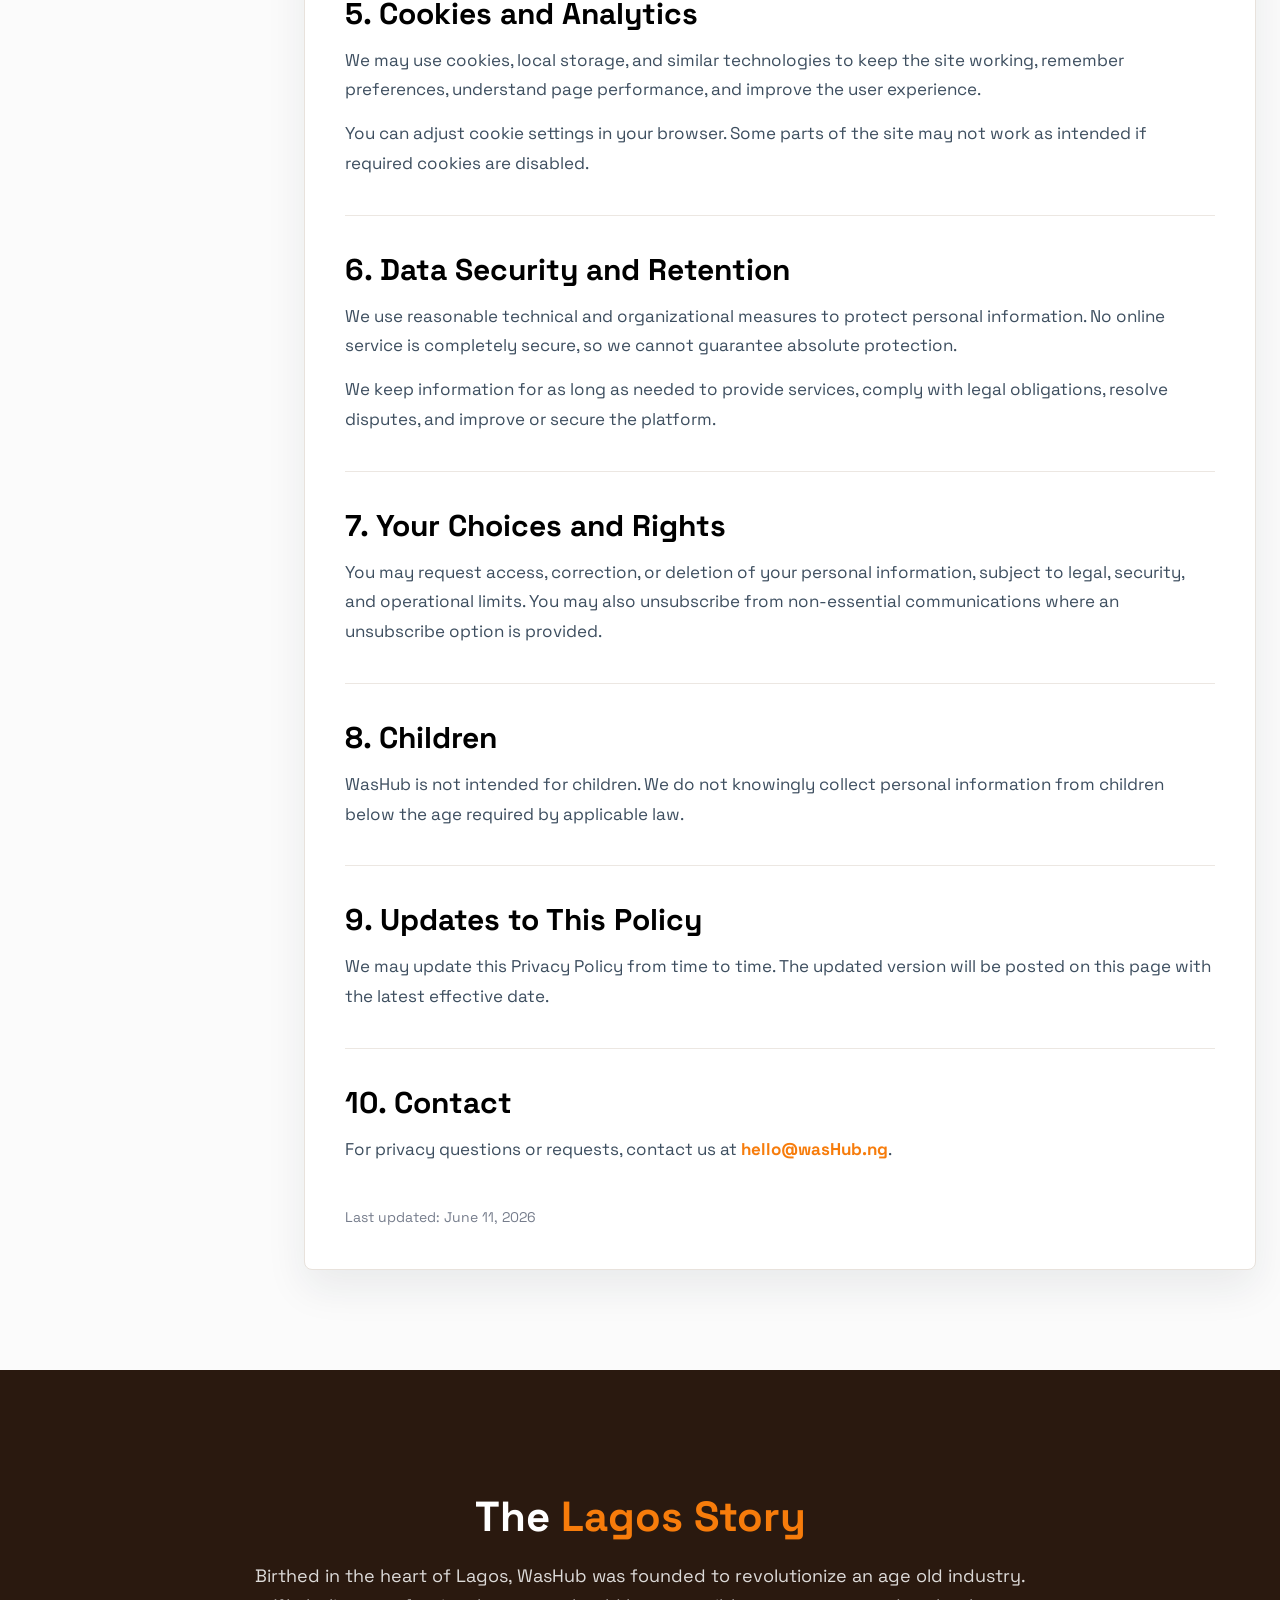
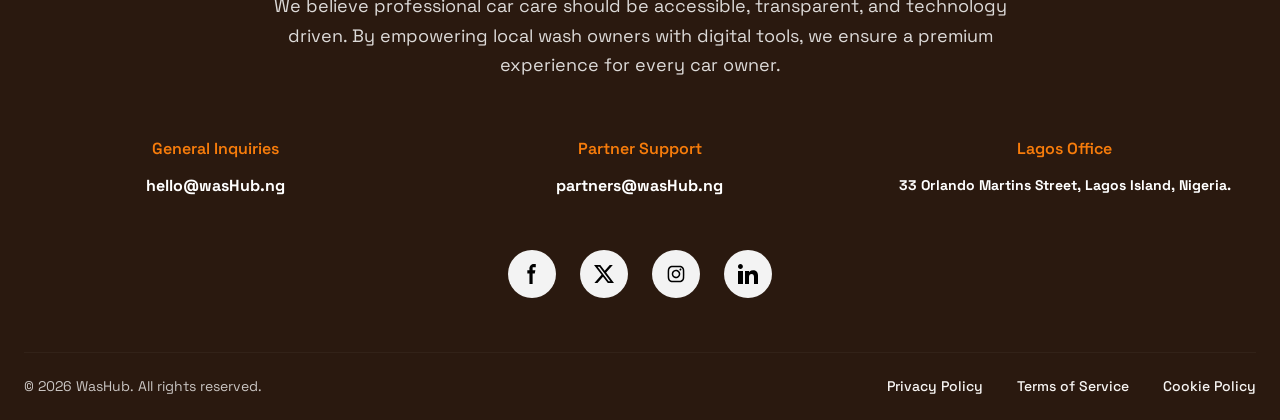
==== commit 1d3bd441: "added new logo" ====
--- a/privacy-policy.html
+++ b/privacy-policy.html
@@ -1,6 +1,15 @@
 <!doctype html>
 <html lang="en">
   <head>
+    <!-- Google tag (gtag.js) -->
+<script async src="https://www.googletagmanager.com/gtag/js?id=G-HRJLDSYEX5"></script>
+<script>
+  window.dataLayer = window.dataLayer || [];
+  function gtag(){dataLayer.push(arguments);}
+  gtag('js', new Date());
+
+  gtag('config', 'G-HRJLDSYEX5');
+</script>
     <meta charset="UTF-8" />
     <meta name="viewport" content="width=device-width, initial-scale=1.0" />
     <title>Privacy Policy | WasHub</title>
@@ -17,10 +26,10 @@
       <nav class="nav" aria-label="Primary navigation">
         <a class="brand" href="index.html" aria-label="WasHub home">
           <img
-            src="./assets/washub-logo-1024 2.png"
+              src="./assets/lgog.png"
             alt="washub logo"
-            height="48"
-            width="108"
+           height="72"
+            width="100"
           />
         </a>
 
@@ -199,10 +208,12 @@
           <p>
             Birthed in the heart of Lagos, WasHub was founded to revolutionize
             an age old industry. We believe professional car care should be
-            accessible, transparent, and technology driven.
+            accessible, transparent, and technology driven. By empowering local
+            wash owners with digital tools, we ensure a premium experience for
+            every car owner.
           </p>
         </div>
-
+<div class="d-flex d-col">
         <div class="footer-contact">
           <article>
             <h3>General Inquiries</h3>
@@ -217,20 +228,45 @@
             <p>33 Orlando Martins Street, Lagos Island, Nigeria.</p>
           </article>
         </div>
+        <div class="social-link-container">
+<a href="https://www.facebook.com/people/Washub/61591494476594" class="social-link-box">
+<img src="./assets/facebook.svg" alt="Facebook logo" class="social-logo" />
+</a>
+<a href="https://www.linkedin.com/company/washub-ng" class="social-link-box">
+<img src="./assets/x.svg" alt="X logo" class="social-logo" />
+</a>
+<a href="https://www.instagram.com/washub.ng" class="social-link-box">
+<img src="./assets/uil_instagram.svg" alt="Instagram logo" class="social-logo" />
+</a>
+<a href="https://www.linkedin.com/company/washub-ng/" class="social-link-box">
+<img src="./assets/linkedin-161-svgrepo-com.svg" alt="LinkedIn logo" class="social-logo" />
+</a>
+        </div>
+</div>
+       
 
         <div class="footer-bottom">
           <p>
-            &copy; <span id="current-year">2026</span> WasHub. All rights
+            &copy; <span id="current-year">2027</span> WasHub. All rights
             reserved.
           </p>
+          <!-- <div class="footer-bottom bottom-center">
+            <a
+              href="https://orisfinatech.com.ng"
+              target="_blank"
+              rel="noopener noreferrer"
+            >
+              Designed &amp; Developed by Orisfina Tech
+            </a>
+          </div> --> 
           <div>
-            <a href="privacy-policy.html" aria-current="page">Privacy Policy</a>
-            <a href="terms-and-condition.html">Terms of Service</a>
+            <a href="./privacy-policy.html">Privacy Policy</a>
+            <a href="./terms-and-condition.html">Terms of Service</a>
             <a href="#">Cookie Policy</a>
           </div>
         </div>
       </div>
-    </footer>
+    </footer> 
 
     <script src="script.js"></script>
   </body>
--- a/styles.css
+++ b/styles.css
@@ -40,6 +40,40 @@
   overflow: hidden;
 }
 
+.d-col {
+  flex-direction: column;
+}
+.d-flex {
+  display: flex;
+}
+.social-link-container{
+  display: flex;
+  column-gap: 2.4rem;
+  justify-content: center;
+  margin-bottom: 5.4rem;
+}
+.social-link-box {
+  width: 4.8rem;
+  height: 4.8rem;
+  background-color:#f3f3f3;
+  border-radius: 100%;
+  display:flex;
+  align-items:center;
+  justify-content:center;
+}
+
+.social-link-box:hover{
+  background-color: var(--orange);
+}
+.social-logo {
+  width: 2rem;
+  height: 2rem;
+}
+.justify-center {
+  display: flex;
+  align-items: center;
+  justify-content: center;
+}
 body.modal-open {
   overflow: hidden;
 }
@@ -232,7 +266,7 @@
       rgba(255, 121, 0, 0.13),
       transparent 35%
     ),
-    linear-gradient(107deg, #f8f8f8 0 46%, #f1e4d8 100%);
+    linear-gradient(136.23deg, #f2f2f2 124.21%, #f2f2f2 124.21%);
 }
 
 .hero-grid {
@@ -915,7 +949,7 @@
   display: grid;
   grid-template-columns: repeat(3, minmax(0, 1fr));
   gap: 4.2rem;
-  margin-bottom: 8.4rem;
+  margin-bottom: 5.4rem;
   text-align: center;
 }
 
@@ -956,6 +990,11 @@
   margin: 0;
 }
 
+.bottom-center {
+  display: flex;
+  justify-content: center;
+  align-items: center;
+}
 .footer-bottom div {
   display: flex;
   gap: 34px;
@@ -972,7 +1011,11 @@
 .legal-hero {
   padding: 10rem 0 8rem;
   background:
-    radial-gradient(circle at 82% 18%, rgba(247, 124, 11, 0.14), transparent 34%),
+    radial-gradient(
+      circle at 82% 18%,
+      rgba(247, 124, 11, 0.14),
+      transparent 34%
+    ),
     linear-gradient(108deg, #f8f8f8 0 48%, #f1e4d8 100%);
 }
 
@@ -1226,7 +1269,8 @@
 
 .waitlist-type input:checked + i {
   background:
-    linear-gradient(var(--orange), var(--orange)) center / 1.2rem 1.2rem no-repeat,
+    linear-gradient(var(--orange), var(--orange)) center / 1.2rem 1.2rem
+      no-repeat,
     transparent;
 }
 
@@ -1451,17 +1495,17 @@
   .hero-copy {
     text-align: left;
   }
-.hero-copy h1 {
-  font-weight: 800;
+  .hero-copy h1 {
+    font-weight: 800;
   }
   .hero-copy p {
     margin: 20px 0 28px;
     font-size: 1.9rem;
     line-height: 1.6;
   }
-.feature-copy > p {
-    max-width: auto
-}
+  .feature-copy > p {
+    max-width: auto;
+  }
   .hero-visual {
     min-height: 480px;
     transform: scale(0.82);
@@ -1470,7 +1514,7 @@
     max-width: 122vw;
     margin-left: 50%;
     translate: -50% 0;
-    display:none;
+    display: none;
   }
 
   .phone-hero {
@@ -1507,7 +1551,7 @@
     min-height: 430px;
     /* transform: scale(0.8); */
     transform-origin: top center;
-/*     width: 550px;
+    /*     width: 550px;
     max-width: 124vw;
     margin-left: 50%;
     translate: -50% 0; */
@@ -1551,7 +1595,7 @@
   .footer-contact {
     margin-bottom: 48px;
   }
-  .hero{
+  .hero {
     min-height: 90vh;
   }
 
@@ -1620,7 +1664,6 @@
   }
 
   .waitlist-type {
-   
   }
 
   .waitlist-type label {
